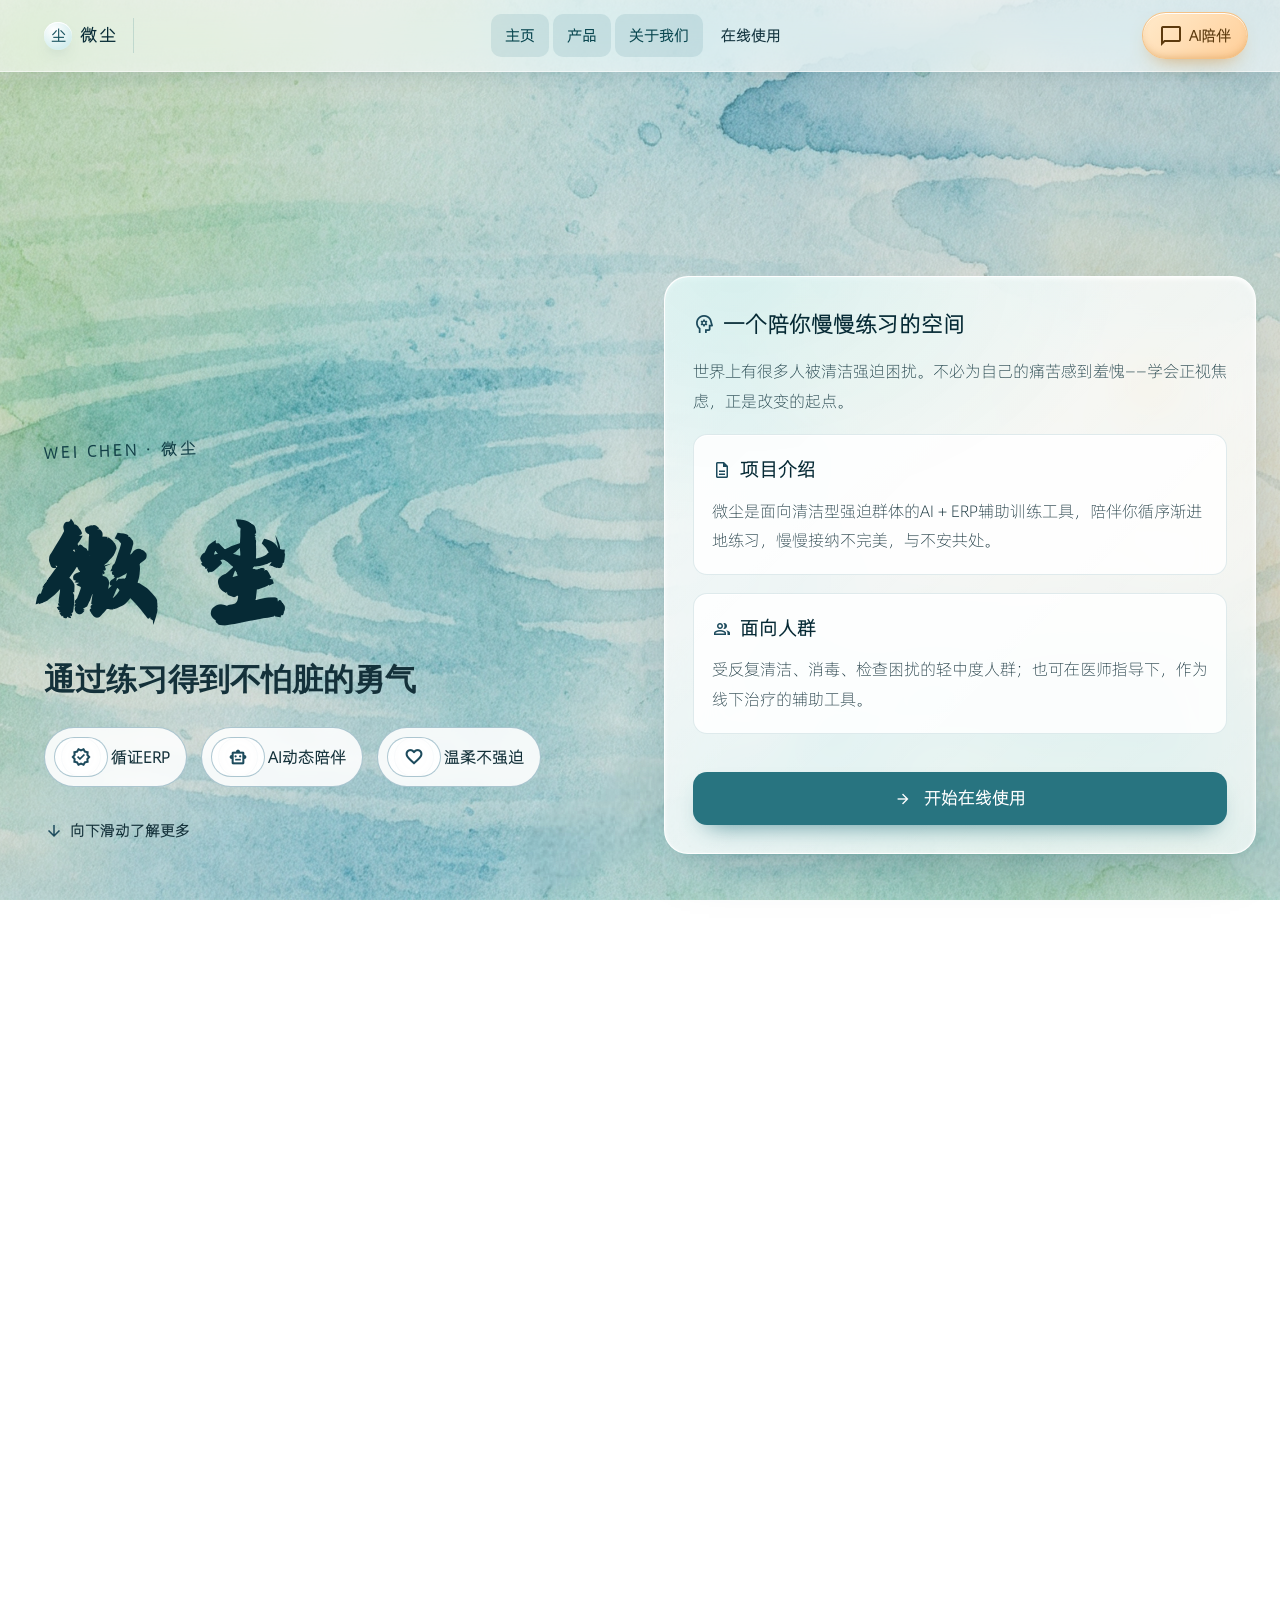
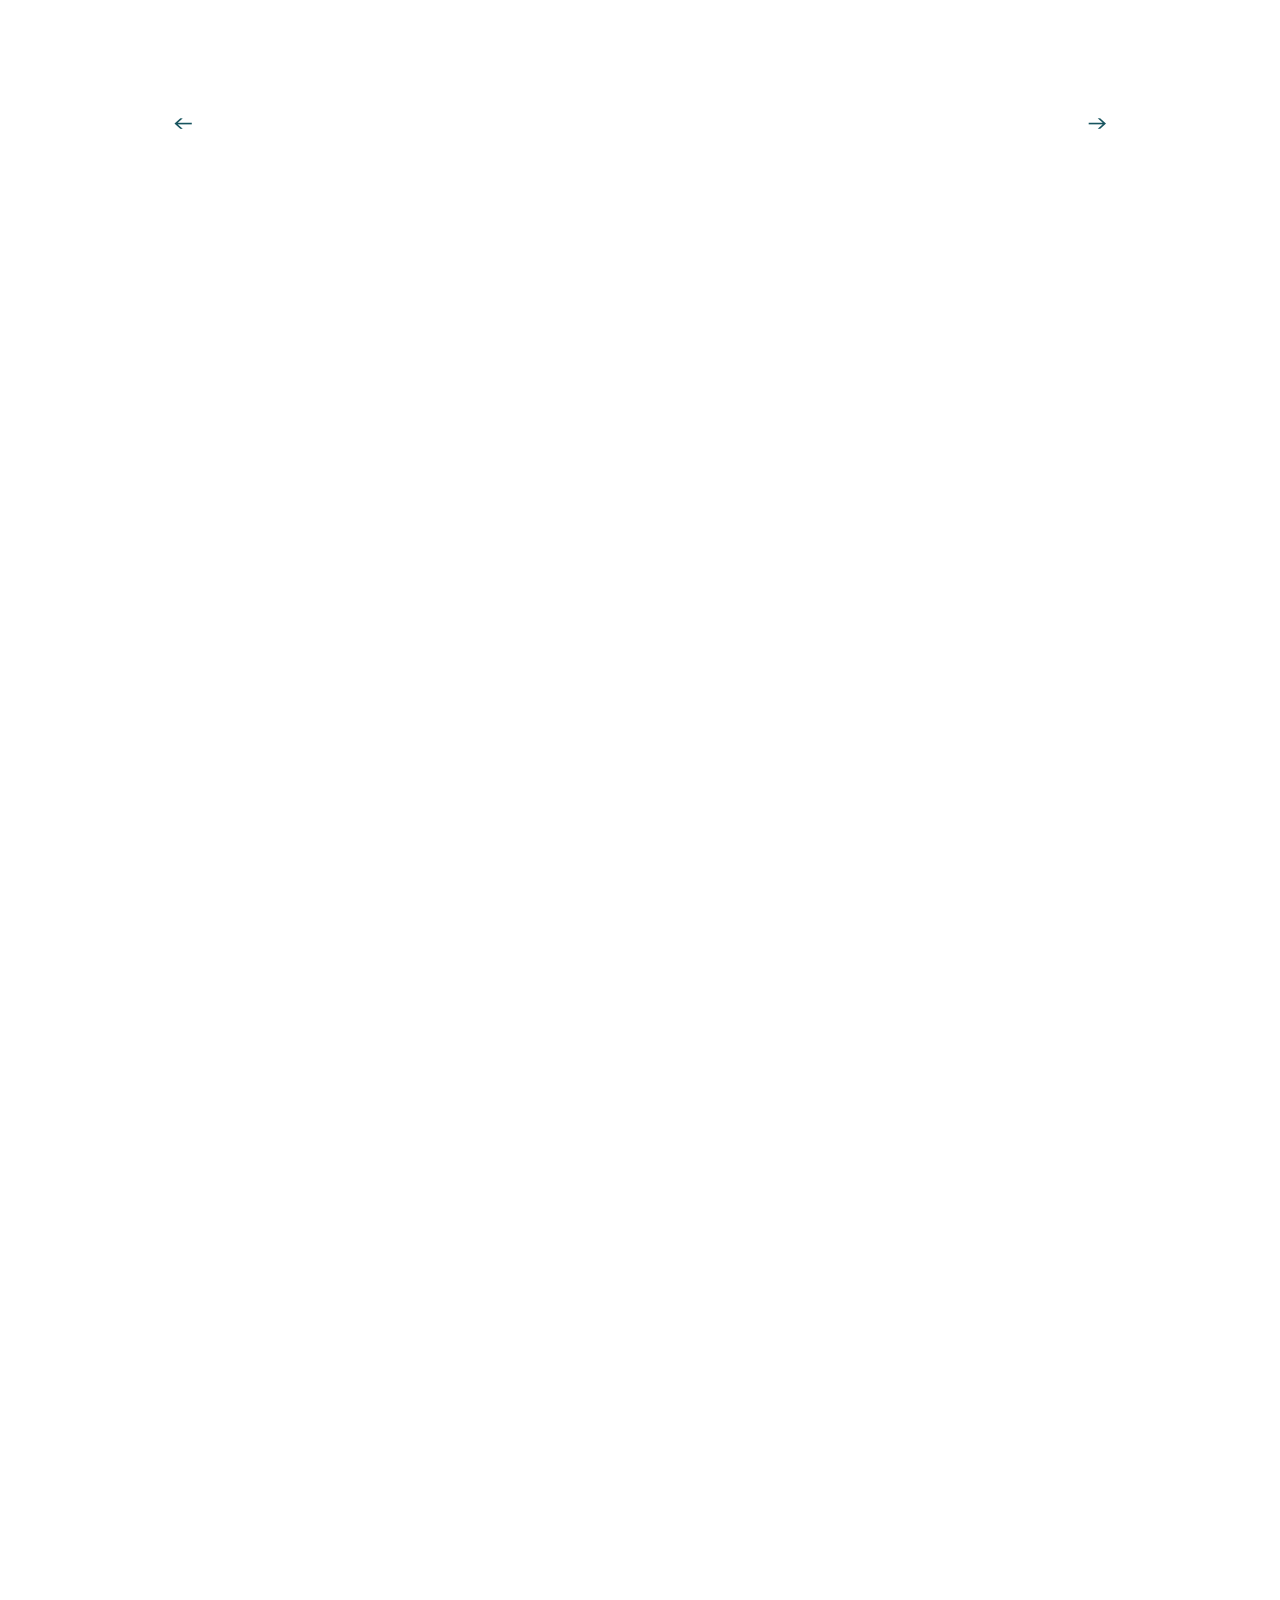
==== index.html @ 11e1c01c "新增 index 入口，跳转 home.html" ====
<!DOCTYPE html>
<html lang="zh-CN">
<head>
  <meta charset="utf-8">
  <meta http-equiv="refresh" content="0; url=home.html">
  <title>微尘</title>
</head>
<body>
  <p>正在进入微尘…<a href="home.html">点击进入</a></p>
</body>
</html>
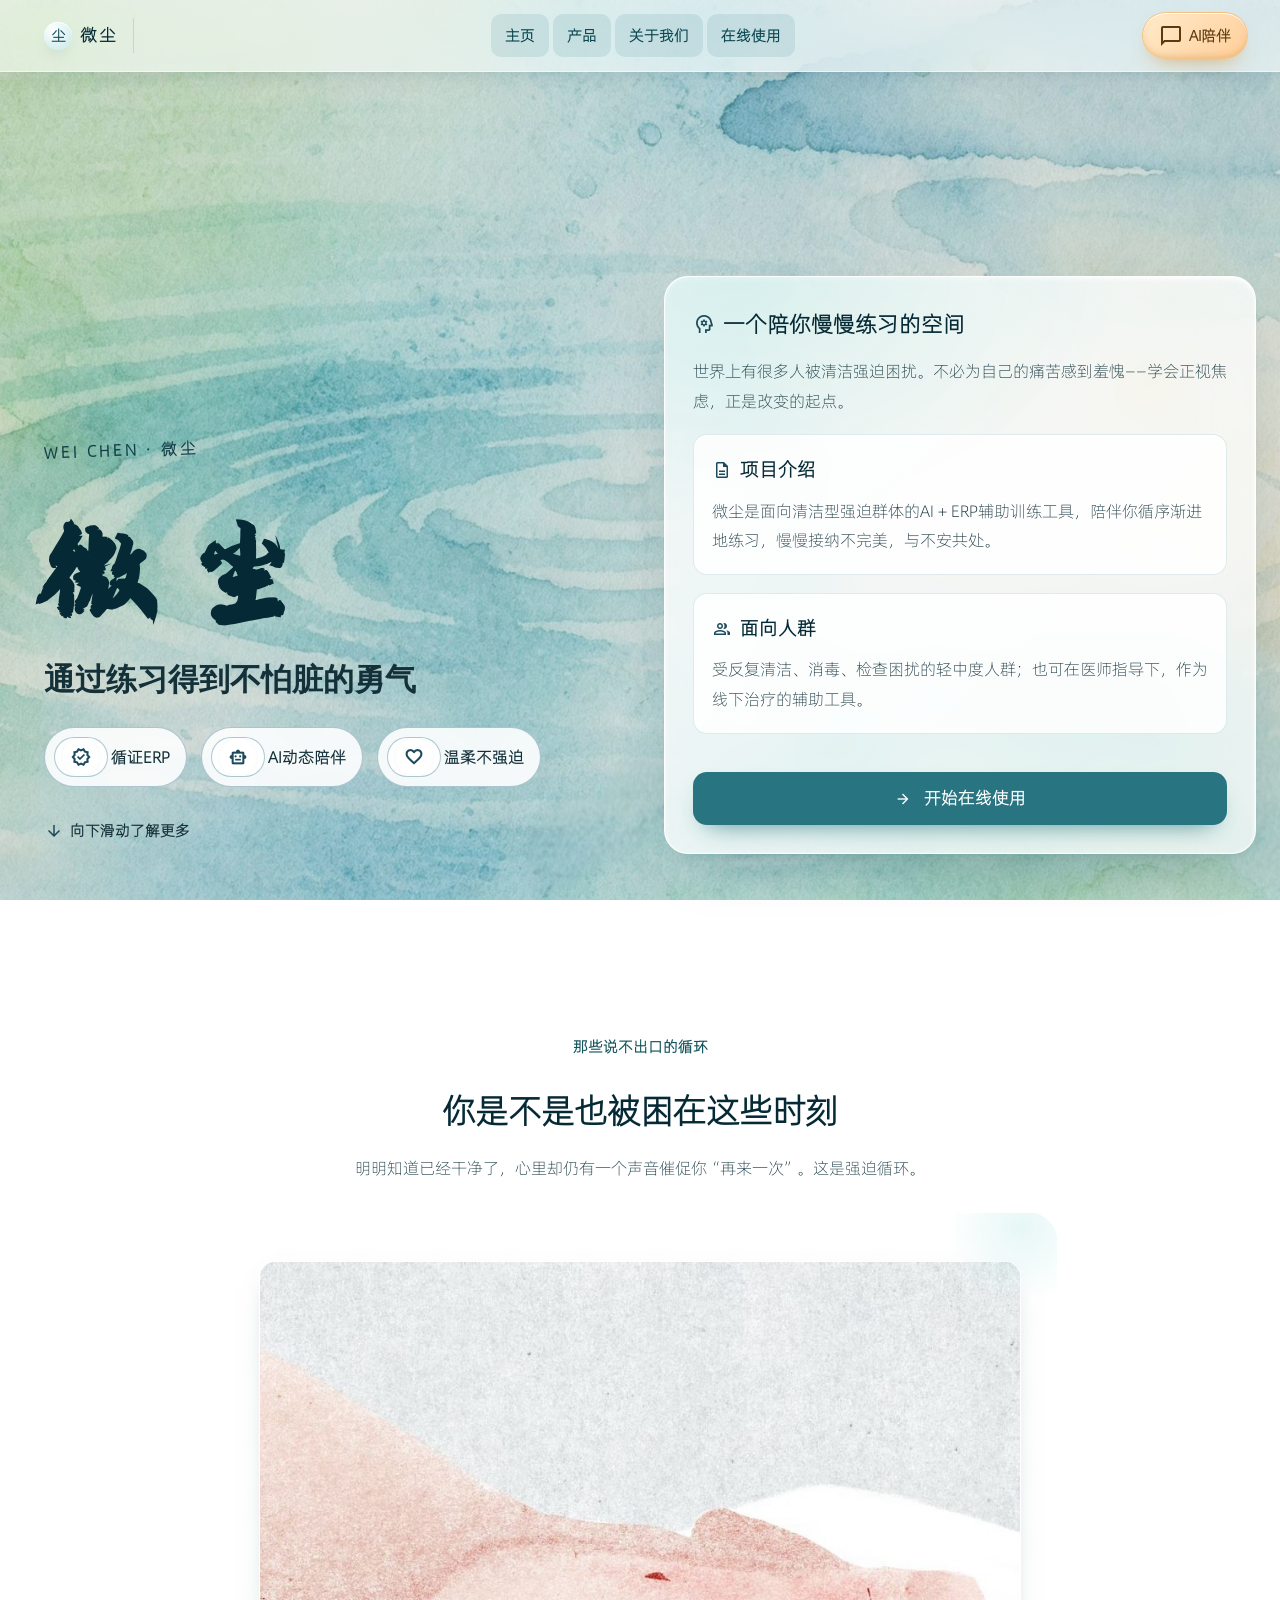
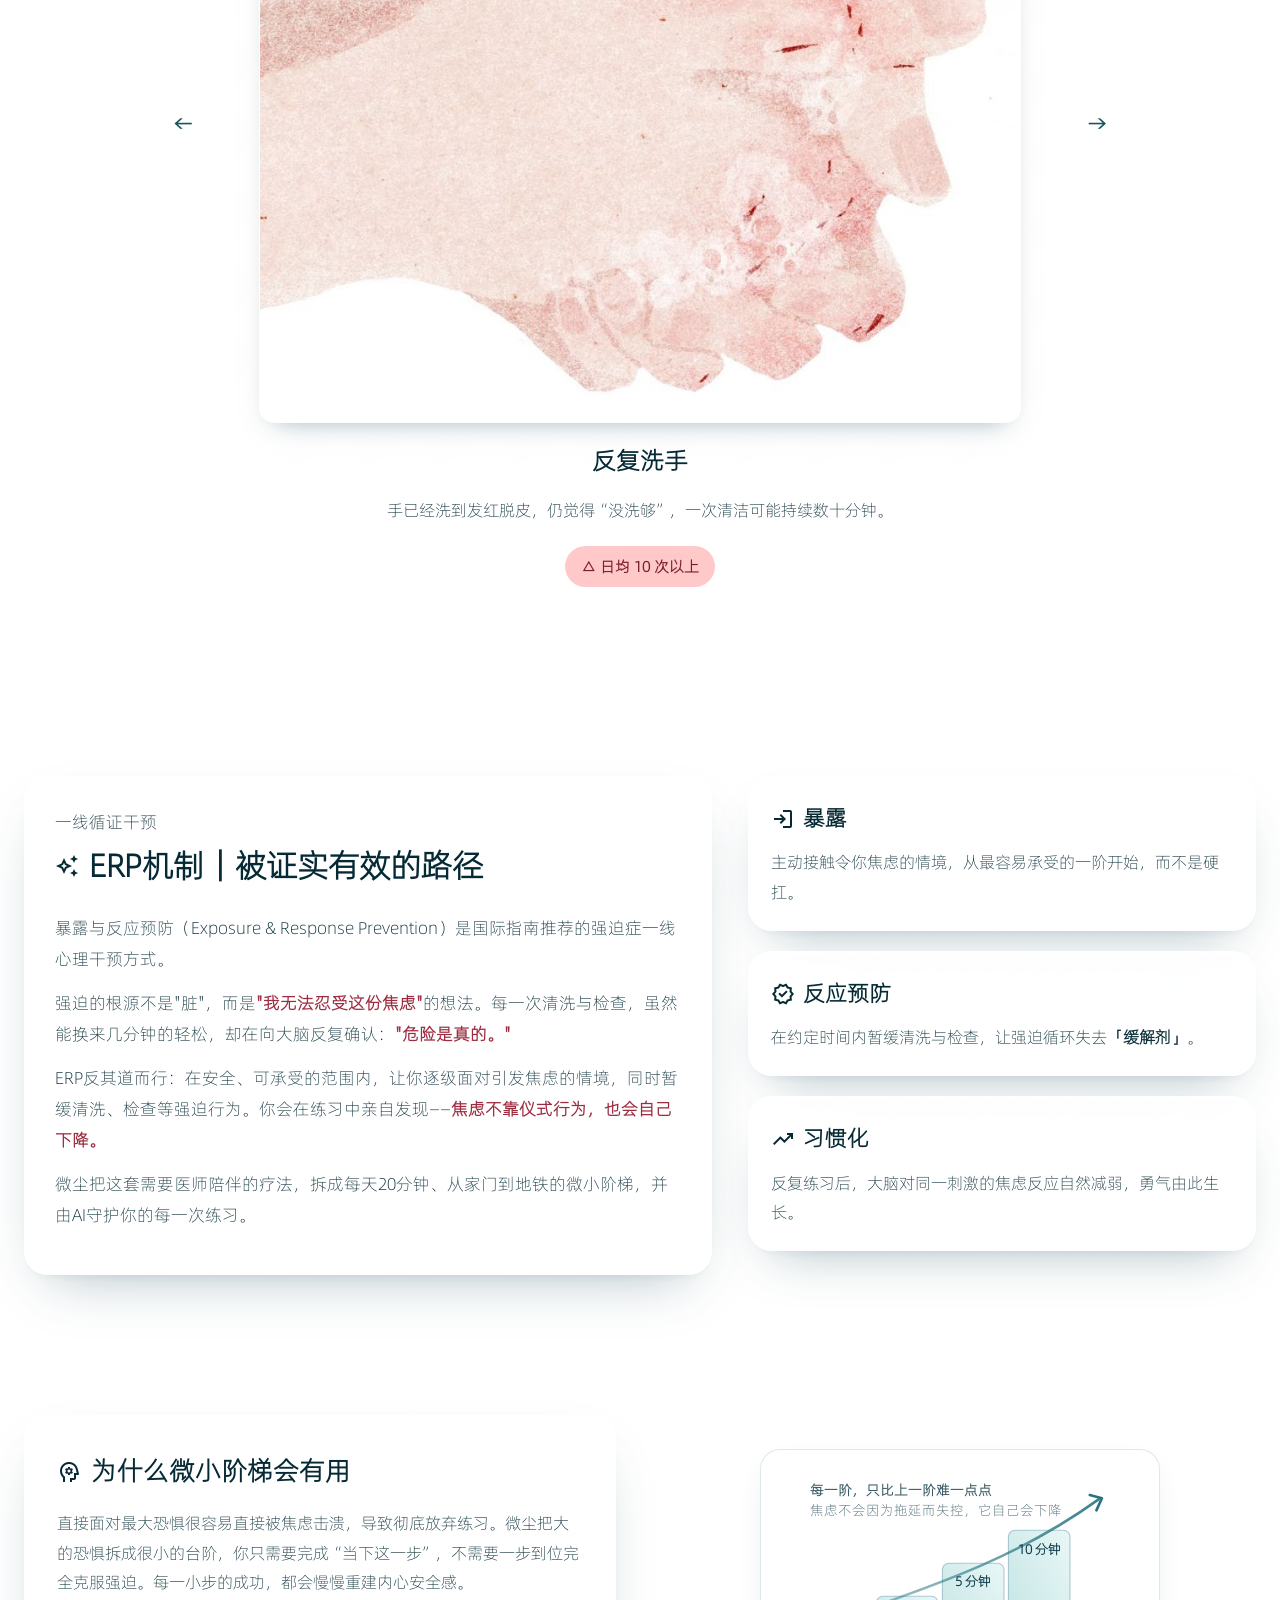
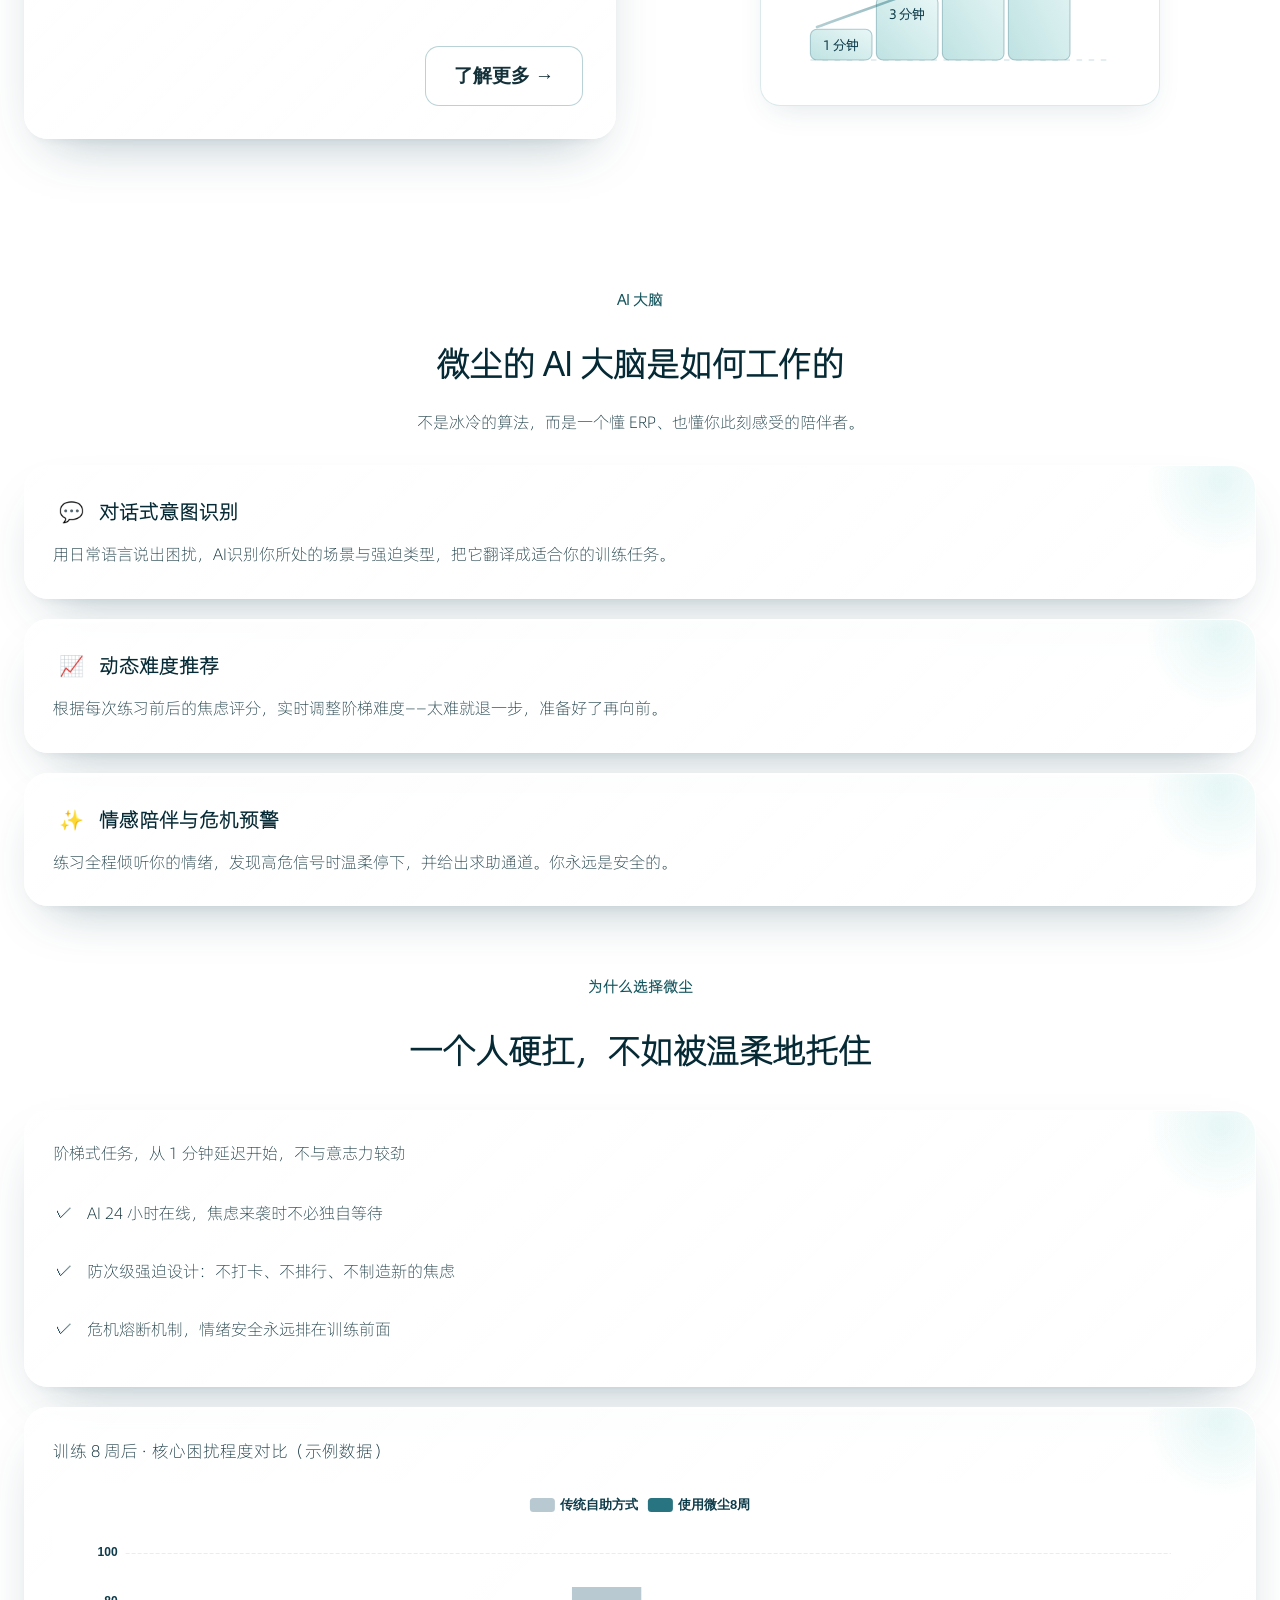
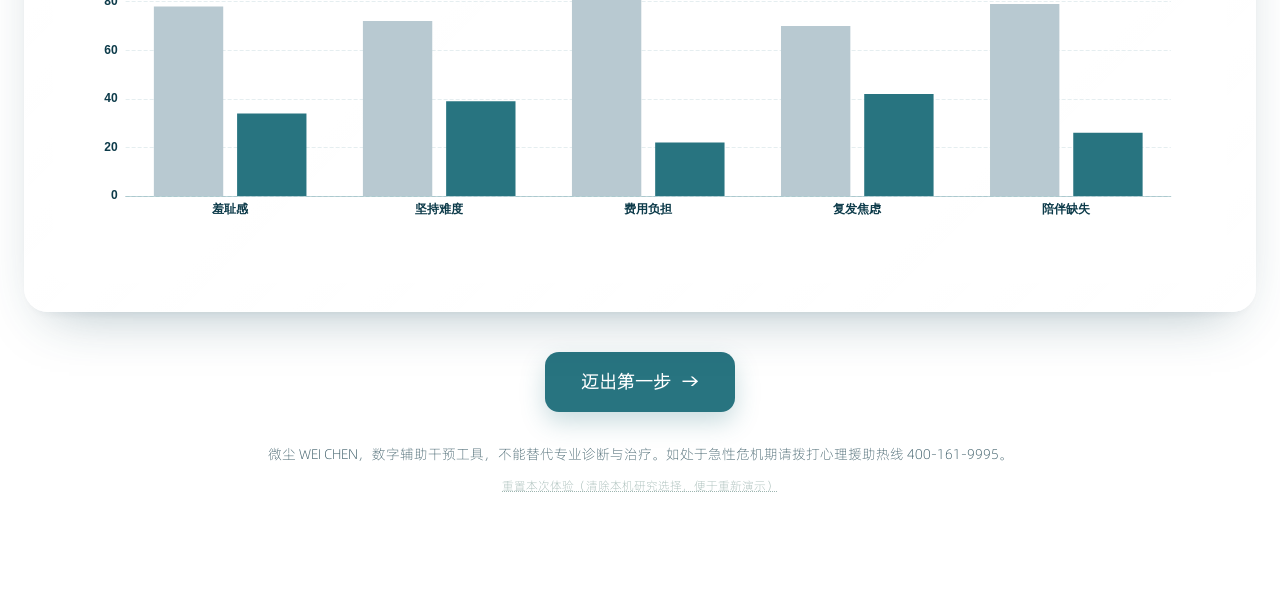
==== commit bd479973: "修复入口跳转丢失arm参数；压缩首屏大图与标题字体子集；echarts移至页尾不阻塞首屏" ====
--- a/index.html
+++ b/index.html
@@ -2,10 +2,20 @@
 <html lang="zh-CN">
 <head>
   <meta charset="utf-8">
-  <meta http-equiv="refresh" content="0; url=home.html">
+  <meta name="viewport" content="width=device-width, initial-scale=1">
   <title>微尘</title>
+  <script>
+    /* 跳转主页时保留 ?arm= 组别参数与页面锚点 */
+    (function () {
+      location.replace("home.html" + location.search + location.hash);
+    })();
+  </script>
+  <noscript><meta http-equiv="refresh" content="0; url=home.html"></noscript>
 </head>
 <body>
-  <p>正在进入微尘…<a href="home.html">点击进入</a></p>
+  <p>正在进入微尘…<a id="enter" href="home.html">点击进入</a></p>
+  <script>
+    document.getElementById('enter').href = "home.html" + location.search + location.hash;
+  </script>
 </body>
 </html>
